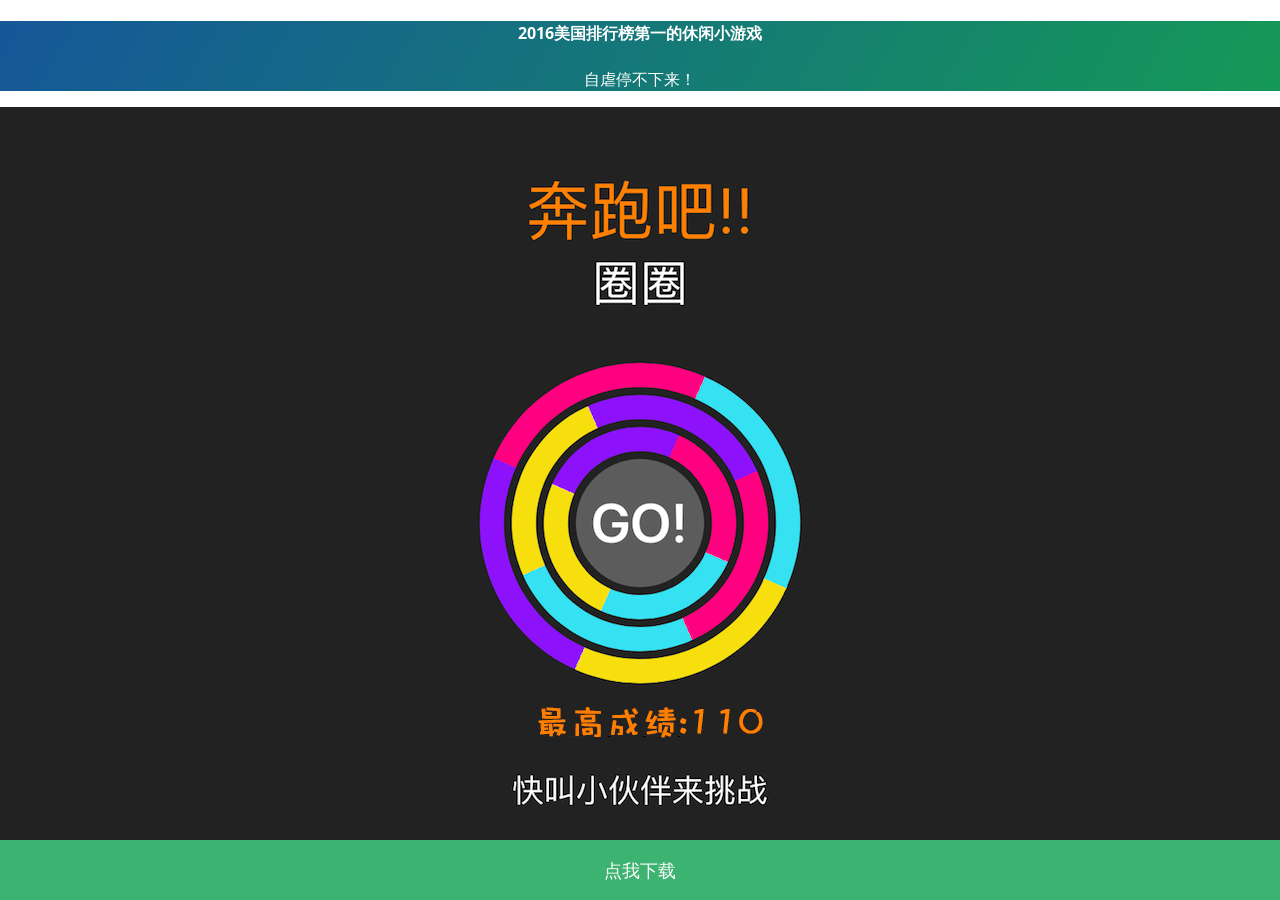
==== index.html @ 62085c6e "share" ====
<!DOCTYPE html>
<html lang="en-us">
  <head>
    <meta charset="UTF-8">
    <title>天天变色跑</title>
    <meta name="viewport" content="width=device-width, initial-scale=1.0, maximum-scale=1.0, minimum-scale=1.0, user-scalable=no">
        <meta name="MobileOptimized" content="320">

    <link rel="stylesheet" type="text/css" href="stylesheets/normalize.css" media="screen">
    <link href='https://fonts.googleapis.com/css?family=Open+Sans:400,700' rel='stylesheet' type='text/css'>
    <link rel="stylesheet" type="text/css" href="stylesheets/stylesheet.css" media="screen">
    <link rel="stylesheet" type="text/css" href="stylesheets/github-light.css" media="screen">
  </head>
  <body>
    
    
        <!--微信弹框提示-->
    <div id="share-tip" style="display: none; position: fixed;top: 0;left: 0;width: 100%;height: 100%;background: rgba(0,0,0,0.7);z-index: 1000000;">
        <div id="share-tip-bg" style="border-radius:0 0 15px 15px;position: relative;z-index: 1000001;margin: 0 10px;max-width: 700px;text-align: center;background: #fff;height: 123px;">
            <img id="share-tip-android" style="width: 300px;height: 122.5px;margin: 0 auto;" src="https://git.oschina.net/chargechen/Romantic/raw/master/Article/resource/wechat_tip_android.png">
            <img id="share-tip-ios" style="width: 300px;height: 122.5px;margin: 0 auto;" src="https://git.oschina.net/chargechen/Romantic/raw/master/Article/resource/wechat_tip_ios.png">
        </div>
    </div>
<section class="page-header">
    <h4>2016美国排行榜第一的休闲小游戏</h4><p>自虐停不下来！</p></section>
    <section class="main-content">
  <img src="img/1.png"/>
    </section>
    <div id="download" class="qt_bottom_bar">
          点我下载
    </div>

      <script src="Javascript/zepto.min.js"></script>

<script type="text/javascript">
  if(isWeixinBrowser()){
            var _itemInfoBtn = document.getElementsByClassName('item-info-link'),
                    _shareCC = document.getElementById('share-tip'),
                    _shareC = document.getElementById('share-tip-bg'),
                    _shareIOS = document.getElementById('share-tip-ios'),
                    _shareAndroid = document.getElementById('share-tip-android'),
                    _w = window.innerWidth,
                    _h = window.innerHeight,
                    _scale = _w / _h;
            _shareCC.onclick = function(){
                _shareCC.style.display = 'none';
            }

        }

       $("#download").on("click",function(e){
        if (isWeixinBrowser()) {
            e.preventDefault();
                    _shareCC.style.display = 'block';
                    var ua = navigator.userAgent.toLowerCase();
                    if (/(iphone|ipod)/i.test(ua)) {
                        _shareIOS.style.display = 'block';
                        _shareAndroid.style.display = 'none';
                    }else if(/(ipad)/i.test(ua)) {
                        _shareC.style.margin = '0 auto'
                        _shareAndroid.style.display = 'none';
                        _shareIOS.style.display = 'block';
                        _shareIOS.style.position = 'absolute';
                        _shareIOS.style.right = '0px';
                    }else if(_w < 700){
                        _shareIOS.style.display = 'none';
                        _shareAndroid.style.display = 'block';
                    }else{
                        _shareC.style.margin = '0 auto'
                        _shareIOS.style.display = 'none';
                        _shareAndroid.style.display = 'block';
                        _shareAndroid.style.position = 'absolute';
                        _shareAndroid.style.right = '0px';
                    }
        }else
        {
                var ua = navigator.userAgent.toLowerCase();
                    if (/(iphone|ipod)/i.test(ua)) {
                        redirectDownloadPage();

                    }else if(/(ipad)/i.test(ua)) {
                        redirectDownloadPage();
                    }else{
                      alert("天天变色跑安卓版正在上线中，敬请期待~");
                    }
        }
                
            });
    function redirectDownloadPage(){

      document.location = 'https://appsto.re/cn/fqlBbb.i';
        }

        function isWeixinBrowser(){
            var ua = navigator.userAgent.toLowerCase();
            return (/micromessenger/.test(ua)) ? true : false ;
        } 
</script>
  
  </body>
</html>
---- stylesheets/stylesheet.css ----
* {
  box-sizing: border-box; }

body {
  padding: 0;
  margin: 0;
  font-family: "Open Sans", "Helvetica Neue", Helvetica, Arial, sans-serif;
  font-size: 16px;
  line-height: 1.5;
  color: #606c71; }

a {
  color: #1e6bb8;
  text-decoration: none; }
  a:hover {
    text-decoration: underline; }

.btn {
  display: inline-block;
  margin-bottom: 1rem;
  color: rgba(255, 255, 255, 0.7);
  background-color: rgba(255, 255, 255, 0.08);
  border-color: rgba(255, 255, 255, 0.2);
  border-style: solid;
  border-width: 1px;
  border-radius: 0.3rem;
  transition: color 0.2s, background-color 0.2s, border-color 0.2s; }
  .btn + .btn {
    margin-left: 1rem; }

.btn:hover {
  color: rgba(255, 255, 255, 0.8);
  text-decoration: none;
  background-color: rgba(255, 255, 255, 0.2);
  border-color: rgba(255, 255, 255, 0.3); }

@media screen and (min-width: 64em) {
  .btn {
    padding: 0.75rem 1rem; } }

@media screen and (min-width: 42em) and (max-width: 64em) {
  .btn {
    padding: 0.6rem 0.9rem;
    font-size: 0.9rem; } }

@media screen and (max-width: 42em) {
  .btn {
    display: block;
    width: 100%;
    padding: 0.75rem;
    font-size: 0.9rem; }
    .btn + .btn {
      margin-top: 1rem;
      margin-left: 0; } }

.page-header {
  color: #fff;
  text-align: center;
  background-color: #159957;
  background-image: linear-gradient(120deg, #155799, #159957); }

@media screen and (min-width: 64em) {
  .page-header {
    padding: 10 0px; } }

@media screen and (min-width: 42em) and (max-width: 64em) {
  .page-header {
    padding: 1rem 0rem; } }

@media screen and (max-width: 42em) {
  .page-header {
    padding: 1rem 0rem; } }

.project-name {
  margin-top: 0;
  margin-bottom: 0.1rem; }

@media screen and (min-width: 64em) {
  .project-name {
    font-size: 3.25rem; } }

@media screen and (min-width: 42em) and (max-width: 64em) {
  .project-name {
    font-size: 2.25rem; } }

@media screen and (max-width: 42em) {
  .project-name {
    font-size: 1.75rem; } }

.project-tagline {
  margin-bottom: 2rem;
  font-weight: normal;
  opacity: 0.7; }

@media screen and (min-width: 64em) {
  .project-tagline {
    font-size: 1.25rem; } }

@media screen and (min-width: 42em) and (max-width: 64em) {
  .project-tagline {
    font-size: 1.15rem; } }

@media screen and (max-width: 42em) {
  .project-tagline {
    font-size: 1rem; } }

.main-content :first-child {
  margin-top: 0; }
.main-content img {
  max-width: 100%; margin: 0 auto; }
.main-content h1, .main-content h2, .main-content h3, .main-content h4, .main-content h5, .main-content h6 {
  margin-top: 2rem;
  margin-bottom: 1rem;
  font-weight: normal;
  color: #159957; }
.main-content p {
  margin-bottom: 1em; }
.main-content code {
  padding: 2px 4px;
  font-family: Consolas, "Liberation Mono", Menlo, Courier, monospace;
  font-size: 0.9rem;
  color: #383e41;
  background-color: #f3f6fa;
  border-radius: 0.3rem; }
.main-content pre {
  padding: 0.8rem;
  margin-top: 0;
  margin-bottom: 1rem;
  font: 1rem Consolas, "Liberation Mono", Menlo, Courier, monospace;
  color: #567482;
  word-wrap: normal;
  background-color: #f3f6fa;
  border: solid 1px #dce6f0;
  border-radius: 0.3rem; }
  .main-content pre > code {
    padding: 0;
    margin: 0;
    font-size: 0.9rem;
    color: #567482;
    word-break: normal;
    white-space: pre;
    background: transparent;
    border: 0; }
.main-content .highlight {
  margin-bottom: 1rem; }
  .main-content .highlight pre {
    margin-bottom: 0;
    word-break: normal; }
.main-content .highlight pre, .main-content pre {
  padding: 0.8rem;
  overflow: auto;
  font-size: 0.9rem;
  line-height: 1.45;
  border-radius: 0.3rem; }
.main-content pre code, .main-content pre tt {
  display: inline;
  max-width: initial;
  padding: 0;
  margin: 0;
  overflow: initial;
  line-height: inherit;
  word-wrap: normal;
  background-color: transparent;
  border: 0; }
  .main-content pre code:before, .main-content pre code:after, .main-content pre tt:before, .main-content pre tt:after {
    content: normal; }
.main-content ul, .main-content ol {
  margin-top: 0; }
.main-content blockquote {
  padding: 0 1rem;
  margin-left: 0;
  color: #819198;
  border-left: 0.3rem solid #dce6f0; }
  .main-content blockquote > :first-child {
    margin-top: 0; }
  .main-content blockquote > :last-child {
    margin-bottom: 0; }
.main-content table {
  display: block;
  width: 100%;
  overflow: auto;
  word-break: normal;
  word-break: keep-all; }
  .main-content table th {
    font-weight: bold; }
  .main-content table th, .main-content table td {
    padding: 0.5rem 1rem;
    border: 1px solid #e9ebec; }
.main-content dl {
  padding: 0; }
  .main-content dl dt {
    padding: 0;
    margin-top: 1rem;
    font-size: 1rem;
    font-weight: bold; }
  .main-content dl dd {
    padding: 0;
    margin-bottom: 1rem; }
.main-content hr {
  height: 2px;
  padding: 0;
  margin: 1rem 0;
  background-color: #eff0f1;
  border: 0; }

.qt_bottom_bar {position: fixed;
bottom: 0;
left: 0;
width: 100%;
height: 60px;
background-color: mediumseagreen;
color: #ffffff;
font-size: 18px;
line-height: 60px;
text-align:center;}

@media screen and (min-width: 64em) {
  .main-content {
    background-color: #222222;
    text-align: center;
    font-size: 1.1rem; } }

@media screen and (min-width: 42em) and (max-width: 64em) {
  .main-content {
        background-color: #222222;
    text-align: center;
    font-size: 1.1rem; } }

@media screen and (max-width: 42em) {
  .main-content {
        background-color: #222222;
    text-align: center;
    font-size: 1rem; } }

.site-footer {
  padding-top: 2rem;
  margin-top: 2rem;
  border-top: solid 1px #eff0f1; }

.site-footer-owner {
  display: block;
  font-weight: bold; }

.site-footer-credits {
  color: #819198; }

@media screen and (min-width: 64em) {
  .site-footer {
    font-size: 1rem; } }

@media screen and (min-width: 42em) and (max-width: 64em) {
  .site-footer {
    font-size: 1rem; } }

@media screen and (max-width: 42em) {
  .site-footer {
    font-size: 0.9rem; } }
---- stylesheets/github-light.css ----
/*
   Copyright 2014 GitHub Inc.

   Licensed under the Apache License, Version 2.0 (the "License");
   you may not use this file except in compliance with the License.
   You may obtain a copy of the License at

       http://www.apache.org/licenses/LICENSE-2.0

   Unless required by applicable law or agreed to in writing, software
   distributed under the License is distributed on an "AS IS" BASIS,
   WITHOUT WARRANTIES OR CONDITIONS OF ANY KIND, either express or implied.
   See the License for the specific language governing permissions and
   limitations under the License.

*/

.pl-c /* comment */ {
  color: #969896;
}

.pl-c1      /* constant, markup.raw, meta.diff.header, meta.module-reference, meta.property-name, support, support.constant, support.variable, variable.other.constant */,
.pl-s .pl-v /* string variable */ {
  color: #0086b3;
}

.pl-e  /* entity */,
.pl-en /* entity.name */ {
  color: #795da3;
}

.pl-s .pl-s1 /* string source */,
.pl-smi      /* storage.modifier.import, storage.modifier.package, storage.type.java, variable.other, variable.parameter.function */ {
  color: #333;
}

.pl-ent /* entity.name.tag */ {
  color: #63a35c;
}

.pl-k /* keyword, storage, storage.type */ {
  color: #a71d5d;
}

.pl-pds              /* punctuation.definition.string, string.regexp.character-class */,
.pl-s                /* string */,
.pl-s .pl-pse .pl-s1 /* string punctuation.section.embedded source */,
.pl-sr               /* string.regexp */,
.pl-sr .pl-cce       /* string.regexp constant.character.escape */,
.pl-sr .pl-sra       /* string.regexp string.regexp.arbitrary-repitition */,
.pl-sr .pl-sre       /* string.regexp source.ruby.embedded */ {
  color: #183691;
}

.pl-v /* variable */ {
  color: #ed6a43;
}

.pl-id /* invalid.deprecated */ {
  color: #b52a1d;
}

.pl-ii /* invalid.illegal */ {
  background-color: #b52a1d;
  color: #f8f8f8;
}

.pl-sr .pl-cce /* string.regexp constant.character.escape */ {
  color: #63a35c;
  font-weight: bold;
}

.pl-ml /* markup.list */ {
  color: #693a17;
}

.pl-mh        /* markup.heading */,
.pl-mh .pl-en /* markup.heading entity.name */,
.pl-ms        /* meta.separator */ {
  color: #1d3e81;
  font-weight: bold;
}

.pl-mq /* markup.quote */ {
  color: #008080;
}

.pl-mi /* markup.italic */ {
  color: #333;
  font-style: italic;
}

.pl-mb /* markup.bold */ {
  color: #333;
  font-weight: bold;
}

.pl-md /* markup.deleted, meta.diff.header.from-file */ {
  background-color: #ffecec;
  color: #bd2c00;
}

.pl-mi1 /* markup.inserted, meta.diff.header.to-file */ {
  background-color: #eaffea;
  color: #55a532;
}

.pl-mdr /* meta.diff.range */ {
  color: #795da3;
  font-weight: bold;
}

.pl-mo /* meta.output */ {
  color: #1d3e81;
}
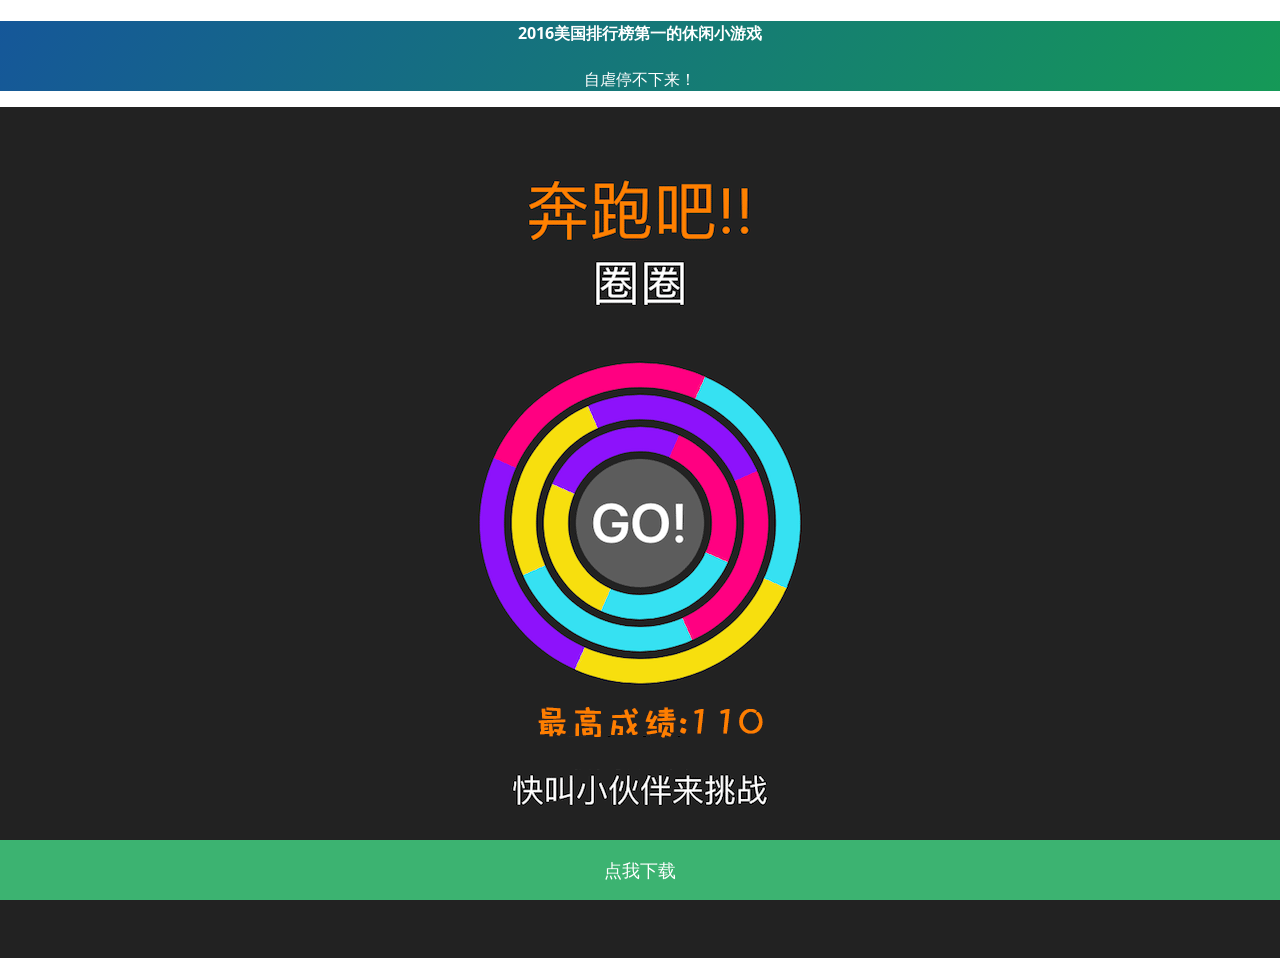
==== commit 145b87da: "share" ====
--- a/index.html
+++ b/index.html
@@ -88,7 +88,7 @@
             });
     function redirectDownloadPage(){
 
-      document.location = 'https://appsto.re/cn/fqlBbb.i';
+      window.location.href = 'https://appsto.re/cn/fqIBbb.i';
         }
 
         function isWeixinBrowser(){
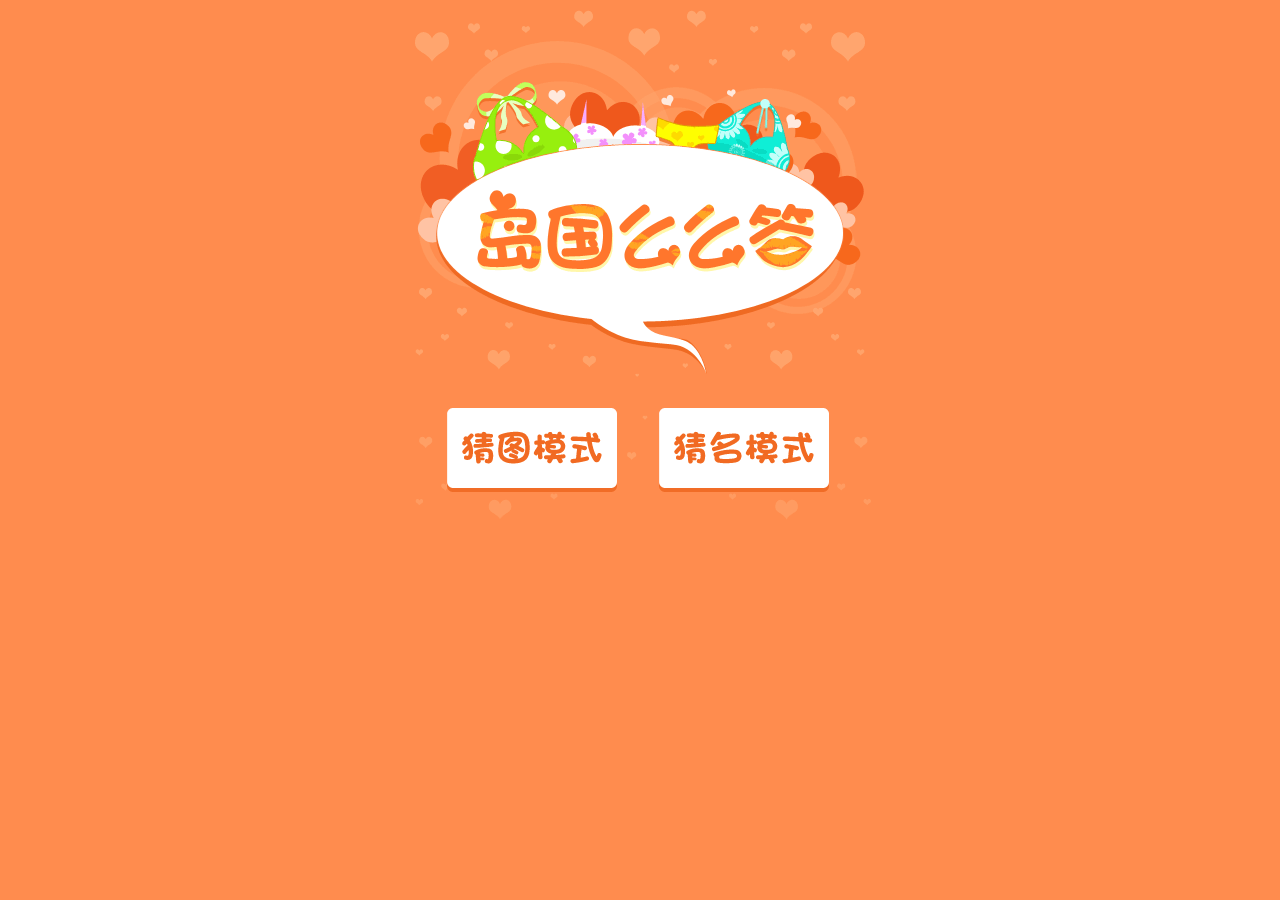
==== commit fb96f03d: "test" ====
--- a/index.html
+++ b/index.html
@@ -1,101 +1,113 @@
-<!DOCTYPE html>
-<html lang="en-us">
-  <head>
-    <meta charset="UTF-8">
-    <title>天天变色跑</title>
-    <meta name="viewport" content="width=device-width, initial-scale=1.0, maximum-scale=1.0, minimum-scale=1.0, user-scalable=no">
-        <meta name="MobileOptimized" content="320">
-
-    <link rel="stylesheet" type="text/css" href="stylesheets/normalize.css" media="screen">
-    <link href='https://fonts.googleapis.com/css?family=Open+Sans:400,700' rel='stylesheet' type='text/css'>
-    <link rel="stylesheet" type="text/css" href="stylesheets/stylesheet.css" media="screen">
-    <link rel="stylesheet" type="text/css" href="stylesheets/github-light.css" media="screen">
-  </head>
-  <body>
-    
-    
-        <!--微信弹框提示-->
-    <div id="share-tip" style="display: none; position: fixed;top: 0;left: 0;width: 100%;height: 100%;background: rgba(0,0,0,0.7);z-index: 1000000;">
-        <div id="share-tip-bg" style="border-radius:0 0 15px 15px;position: relative;z-index: 1000001;margin: 0 10px;max-width: 700px;text-align: center;background: #fff;height: 123px;">
-            <img id="share-tip-android" style="width: 300px;height: 122.5px;margin: 0 auto;" src="https://git.oschina.net/chargechen/Romantic/raw/master/Article/resource/wechat_tip_android.png">
-            <img id="share-tip-ios" style="width: 300px;height: 122.5px;margin: 0 auto;" src="https://git.oschina.net/chargechen/Romantic/raw/master/Article/resource/wechat_tip_ios.png">
-        </div>
-    </div>
-<section class="page-header">
-    <h4>2016美国排行榜第一的休闲小游戏</h4><p>自虐停不下来！</p></section>
-    <section class="main-content">
-  <img src="img/1.png"/>
-    </section>
-    <div id="download" class="qt_bottom_bar">
-          点我下载
-    </div>
-
-      <script src="Javascript/zepto.min.js"></script>
-
-<script type="text/javascript">
-  if(isWeixinBrowser()){
-            var _itemInfoBtn = document.getElementsByClassName('item-info-link'),
-                    _shareCC = document.getElementById('share-tip'),
-                    _shareC = document.getElementById('share-tip-bg'),
-                    _shareIOS = document.getElementById('share-tip-ios'),
-                    _shareAndroid = document.getElementById('share-tip-android'),
-                    _w = window.innerWidth,
-                    _h = window.innerHeight,
-                    _scale = _w / _h;
-            _shareCC.onclick = function(){
-                _shareCC.style.display = 'none';
-            }
-
-        }
-
-       $("#download").on("click",function(e){
-        if (isWeixinBrowser()) {
-            e.preventDefault();
-                    _shareCC.style.display = 'block';
-                    var ua = navigator.userAgent.toLowerCase();
-                    if (/(iphone|ipod)/i.test(ua)) {
-                        _shareIOS.style.display = 'block';
-                        _shareAndroid.style.display = 'none';
-                    }else if(/(ipad)/i.test(ua)) {
-                        _shareC.style.margin = '0 auto'
-                        _shareAndroid.style.display = 'none';
-                        _shareIOS.style.display = 'block';
-                        _shareIOS.style.position = 'absolute';
-                        _shareIOS.style.right = '0px';
-                    }else if(_w < 700){
-                        _shareIOS.style.display = 'none';
-                        _shareAndroid.style.display = 'block';
-                    }else{
-                        _shareC.style.margin = '0 auto'
-                        _shareIOS.style.display = 'none';
-                        _shareAndroid.style.display = 'block';
-                        _shareAndroid.style.position = 'absolute';
-                        _shareAndroid.style.right = '0px';
-                    }
-        }else
-        {
-                var ua = navigator.userAgent.toLowerCase();
-                    if (/(iphone|ipod)/i.test(ua)) {
-                        redirectDownloadPage();
-
-                    }else if(/(ipad)/i.test(ua)) {
-                        redirectDownloadPage();
-                    }else{
-                      alert("天天变色跑安卓版正在上线中，敬请期待~");
-                    }
-        }
-                
-            });
-    function redirectDownloadPage(){
-
-      window.location.href = 'https://appsto.re/cn/fqIBbb.i';
-        }
-
-        function isWeixinBrowser(){
-            var ua = navigator.userAgent.toLowerCase();
-            return (/micromessenger/.test(ua)) ? true : false ;
-        } 
-</script>
-  
-  </body>
-</html>
+﻿
+<!DOCTYPE html PUBLIC "-//W3C//DTD XHTML 1.0 Transitional//EN" "http://www.w3.org/TR/xhtml1/DTD/xhtml1-transitional.dtd">
+<html xmlns="http://www.w3.org/1999/xhtml">
+<head>
+<meta http-equiv="Content-Type" content="text/html; charset=utf-8" />
+<meta name="viewport" content="width=device-width,initial-scale=1.0,maximum-scale=1.0,user-scalable=no" />
+<title>岛国么么答_蚂蚁HTML5社区手机游戏源码下载</title>
+<link rel="shortcut icon" href="icon.png">
+<link rel="icon" href="icon.png">
+<link type="text/css" href="static/common.css?111" rel="stylesheet" />
+<script type="text/javascript" src="static/zepto.min.js?11"></script>
+<script src="static/common.js?122"></script>
+
+<link type="text/css" href="static/index.css" rel="stylesheet" />
+</head>
+
+<body>
+
+<div id="main">
+    <div id="start" class="page animate ">
+        <h1 class="title">岛国么么答</h1>
+        <a href="javascript:;" class="guessPic">猜图模式</a>
+        <a href="javascript:;" class="guessNam">猜名模式</a>
+        <a href="" class="moreLink" target="_blank"></a>
+        <div class="clear"></div>
+    </div>
+    <div id="play" class="page animate hide">
+        <div class="header">
+            <div class="wLevel">
+                <span>Lv</span><span class="level">1</span>
+            </div>
+            <span class="time">10</span>
+            <div class="heartList">
+                <em class="heart"></em>
+                <em class="heart"></em>
+                <em class="heart"></em>
+            </div>
+        </div>
+        <div class="clear"></div>
+        <!-- 游戏区域 -->
+        <div class="container">
+            <!-- 内容是动态生成滴~ -->
+        </div>
+        <div class="logo"></div>
+        <div id="prepare" class="animate">
+            <div class="back"></div>
+            <div class="text"></div>
+            <div class="tip"></div>
+        </div>
+    </div>
+    <div id="end" class="page animate hide">
+        <p class="really">你获得称号</p>
+        <p class="title">牛b</p>
+        <p class="level">LV30</p>
+        <div>
+            <a href="javascript:;" class="again">再来一次</a>
+            <a href="javascript:;" class="notify">通知好友</a>
+        </div>
+        <a href="" class="moreLink" target="_blank"></a>
+    </div>
+    
+</div>
+        <input id="bt-game-id" type="hidden" value="4-island">
+
+<!-- 答案模版 -->
+<script id="template_game_pic" type="text/html">
+<div class="gameTip" data-key="${data.key}">
+    ${data.name}
+</div>
+<div class="gameAnswer">
+    <a data-key="${arr1.key}" href="javascript:;" class="answer1"><img src="${arr1.pic}" /><em class="tip1"></em></a>
+    <a data-key="${arr2.key}" href="javascript:;" class="answer1"><img src="${arr2.pic}" /><em class="tip1"></em></a>
+    <a data-key="${arr3.key}" href="javascript:;" class="answer1"><img src="${arr3.pic}" /><em class="tip1"></em></a>
+    <a data-key="${arr4.key}" href="javascript:;" class="answer1"><img src="${arr4.pic}" /><em class="tip1"></em></a>
+</div>
+<div class="clear"></div>
+</script>
+<script id="template_game_nam" type="text/html">
+    <div class="gameTip" data-key="${data.key}">
+        <img src="${data.pic}" />
+    </div>
+    <div class="gameAnswer">
+        <a data-key="${arr1.key}" href="javascript:;" class="answer2"><span class="atext">${arr1.name}</span><em class="tip2"></em></a>
+        <a data-key="${arr2.key}" href="javascript:;" class="answer2"><span class="atext">${arr2.name}</span><em class="tip2"></em></a>
+        <a data-key="${arr3.key}" href="javascript:;" class="answer2"><span class="atext">${arr3.name}</span><em class="tip2"></em></a>
+        <a data-key="${arr4.key}" href="javascript:;" class="answer2"><span class="atext">${arr4.name}</span><em class="tip2"></em></a>
+    </div>
+    <div class="clear"></div>
+</script>
+<!-- END 答案模版 -->
+<!--百度联盟//-->
+<script type="text/javascript">
+    /*手机源码演示页面*/
+    var cpro_id = "u2160319";
+</script>
+<script src="http://cpro.baidustatic.com/cpro/ui/cm.js" type="text/javascript"></script>
+
+<!--百度统计 //-->
+<script>
+var _hmt = _hmt || [];
+(function() {
+  var hm = document.createElement("script");
+  hm.src = "//hm.baidu.com/hm.js?cbf20f554ba43aeba396a009eb4ab5f7";
+  var s = document.getElementsByTagName("script")[0]; 
+  s.parentNode.insertBefore(hm, s);
+})();
+</script>
+
+
+</body>
+<script src="static/index.js?v=1"></script>
+
+</html>
--- a/static/common.css
+++ b/static/common.css
@@ -0,0 +1,88 @@
+.bt-animation{
+	-webkit-transition:all 200ms;
+	-moz-transition:all 200ms;
+	-ms-transition:all 200ms;
+	-o-transition:all 200ms;
+	transition:all 200ms;
+}
+.bt-advertisement,
+.bt-h-scrren,
+.bt-v-scrren,
+.bt-play-logo-adv,
+.bt-play-share-tip{
+	position:absolute;
+	top:0;
+	left:0;
+	z-index: 6000;
+	width:100%;
+	height:100%;
+	text-align:center;
+	font-size:16px;
+	color:#fff;
+}
+#bt-play-logo-adv{
+	z-index:9001;
+}
+#bt-play-logo-adv-lock{
+	z-index:9000;
+}
+.bt-play-share-tip{
+	text-align:right;
+}
+.bt-play-share-tip-img{
+	margin:10px 2% 0 0;
+	width:60%;
+	max-width:180px;
+}
+.bt-h-scrren, .bt-v-scrren{
+	background:#fff;
+}
+.bt-h-scrren table, .bt-h-scrren tr, .bt-h-scrren td,
+.bt-v-scrren table, .bt-v-scrren tr, .bt-v-scrren td{
+	width:100%;height:100%;
+	padding:0;margin:0;
+}
+.bt-h-screen-img, .bt-v-screen-img{
+	margin:10px 1%;
+	max-width:98%;
+}
+.bt-lock-screen{
+	position:absolute;
+	top:0;
+	left:0;
+	z-index:5000;
+	width: 100%;
+	height: 100%;
+	opacity: 0.4;
+	background: #000;
+}
+#bt-hide-lock{
+	z-index:-1;
+}
+.bt-game-loading{
+	position:fixed;
+	position:absolute;
+	top:0;left:0;
+	width:100%;height:100%;
+	font-size:1.6rem;text-align: center;
+	color:gray;background:#fff;
+    display:none;
+}
+.bt-game-loading table, .bt-game-loading tr, .bt-game-loading td{
+	height:100%;width:100%;padding:0;margin:0;
+}
+.bt-game-loading .bt-img{
+	width:452px;
+	max-width: 70%;
+}
+.bt-game-loading .bt-text{
+	padding-top:30px;
+}
+.bt-hide{
+	overflow:hidden!important;
+	width:0!important;
+	height:0!important;
+	opacity:0!important;
+	margin:0!important;
+	padding:0!important;
+}
--- a/static/index.css
+++ b/static/index.css
@@ -0,0 +1,66 @@
+﻿html,body,div,p,ul,li,span,a,h1{padding:0;margin:0;}
+html,body{-webkit-tap-highlight-color:transparent;background:#ff8c4e;font-family:Tahoma, "微软雅黑", "黑体";}
+.clear{clear:both;height:0;overflow:hidden;}
+.animate{
+	-webkit-transition:all 200ms;
+	-moz-transition:all 200ms;
+	-ms-transition:all 200ms;
+	-o-transition:all 200ms;
+	transition:all 200ms;
+}
+a, a:hover{text-decoration:none;}
+
+#main{width:480px;height:760px;margin:0 auto;overflow:hidden;position:relative;}
+#main .page{position:absolute;overflow:hidden;top:0;width:100%;height:100%;}
+#main .show{left:0;}
+#main .hide{left:-100%;}
+#start, #play, #end{left:0;}
+
+#start{background:url("img_s/start.png") no-repeat 0 0;text-indent:-9999px;}
+#start .title{height:408px;}
+#start .guessPic, #start .guessNam{float:left;width:175px;height:84px;}
+#start .guessPic{margin-left:45px;}
+#start .guessNam{margin-left:37px;}
+#start .moreLink{position:absolute;top:630px;left:126px;width:230px;height:150px;}
+
+#play{}
+#play .header{height:56px;font-size:30px;text-align:center;color:#ff6c00;background:#ffee60;}
+#play .wLevel{position:absolute;top:10px;left:15px;}
+#play .time{display:inline-block;width:46px;height:40px;line-height:40px;margin-top:8px;text-align:center;color:#fff;background:#ff6c00;}
+#play .heartList{position:absolute;right:11px;top:13px;}
+#play .heart{float:left;width:36px;height:31px;margin:0 4px;background:url("img_d/image.png") no-repeat 0 0;}
+#play .logo{position:absolute;left:120px;bottom:20px;width:240px;height:30px;background:url("img_s/start.png") no-repeat -120px -700px;}
+
+.gameTip{padding:20px 0;font-size:36px;color:#fff;}
+.gameTip img{width:360px;height:360px;}
+
+.container{text-align:center;}
+/*** tip1: 图片, tip2: 文字***/
+.gameAnswer .tip1, .gameAnswer .tip2{display:inline-block;width:200px;height:200px;margin-top:-200px;background:url("img_d/image.png") no-repeat 200px 200px;}
+
+.gameAnswer .right .tip1{background-position:-210px -120px;}
+.gameAnswer .error .tip1{background-position:0 -120px;}
+.gameAnswer .answer1{float:left;width:210px;margin:0 -15px 20px 25px;}
+.answer1{text-align:center;}
+.answer1 img{width:200px;height:200px;}
+
+.gameAnswer .tip2{width:160px;height:60px;margin-top:-64px;}
+.gameAnswer .right .tip2{background-position:-170px -50px;}
+.gameAnswer .error .tip2{background-position:0 -50px;}
+.gameAnswer .answer2{text-align:left;float:left;width:180px;margin:15px -40px 15px 60px;}
+.answer2 .atext{display:block;width:160px;height:60px;line-height:60px;border-bottom:4px solid #e46304;text-align:center;font-size:26px;color:#ff8c4e;background:#fff;}
+
+#prepare{position:absolute;top:0;left:0;width:100%;height:100%;}
+#prepare .back{width:100%;height:100%;background:#000;opacity:0.5;}
+#prepare .text{position:absolute;top:200px;width:100%;font-weight:bold;font-size:50px;text-align:center;color:#fff;}
+#prepare .tip{position:absolute;top:280px;width:100%;text-align:center;font-size:24px;color:#fff;}
+
+#end{text-align:center;color:#fff;}
+#end .really{padding-top:100px;font-size:26px;}
+#end .title{padding-top:30px;font-size:48px;}
+#end .level{padding-top:25px;font-size:36px;color:#fcff00;}
+#end .again, #end .notify{position:absolute;top:330px;width:172px;height:84px;text-indent:-9999px;background:url("img_d/image.png") no-repeat;}
+#end .again{left:46px;background-position:-182px -330px;}
+#end .notify{right:46px;background-position:0 -330px;}
+#end .moreLink{position:absolute;left:120px;bottom:20px;width:240px;height:130px;background: url("img_s/start.png") no-repeat -120px -600px;}
+
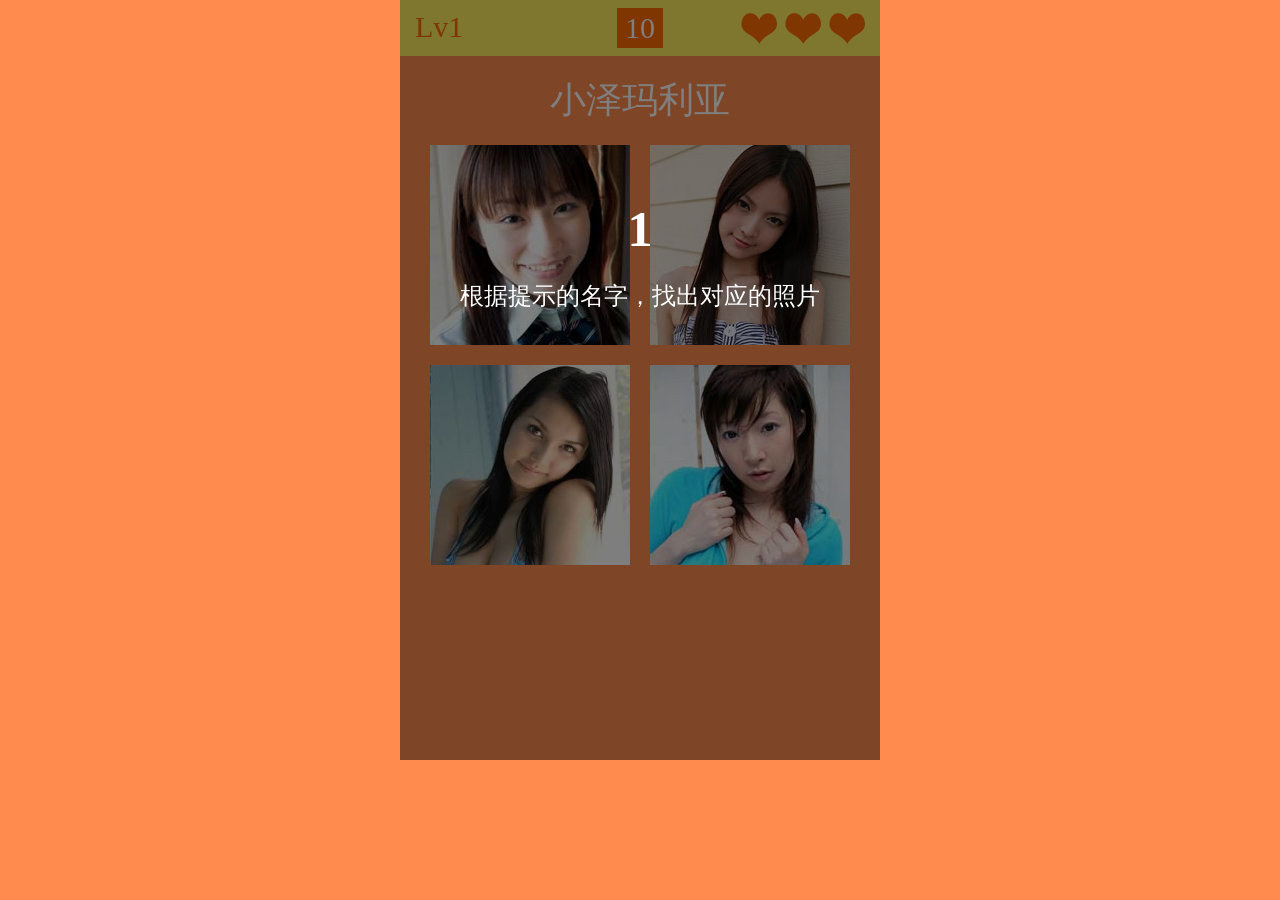
==== commit d49fdbf3: "test" ====
--- a/index.html
+++ b/index.html
@@ -4,7 +4,7 @@
 <head>
 <meta http-equiv="Content-Type" content="text/html; charset=utf-8" />
 <meta name="viewport" content="width=device-width,initial-scale=1.0,maximum-scale=1.0,user-scalable=no" />
-<title>岛国么么答_蚂蚁HTML5社区手机游戏源码下载</title>
+<title>浪漫说－岛国么么答</title>
 <link rel="shortcut icon" href="icon.png">
 <link rel="icon" href="icon.png">
 <link type="text/css" href="static/common.css?111" rel="stylesheet" />
@@ -88,24 +88,6 @@
     <div class="clear"></div>
 </script>
 <!-- END 答案模版 -->
-<!--百度联盟//-->
-<script type="text/javascript">
-    /*手机源码演示页面*/
-    var cpro_id = "u2160319";
-</script>
-<script src="http://cpro.baidustatic.com/cpro/ui/cm.js" type="text/javascript"></script>
-
-<!--百度统计 //-->
-<script>
-var _hmt = _hmt || [];
-(function() {
-  var hm = document.createElement("script");
-  hm.src = "//hm.baidu.com/hm.js?cbf20f554ba43aeba396a009eb4ab5f7";
-  var s = document.getElementsByTagName("script")[0]; 
-  s.parentNode.insertBefore(hm, s);
-})();
-</script>
-
 
 </body>
 <script src="static/index.js?v=1"></script>
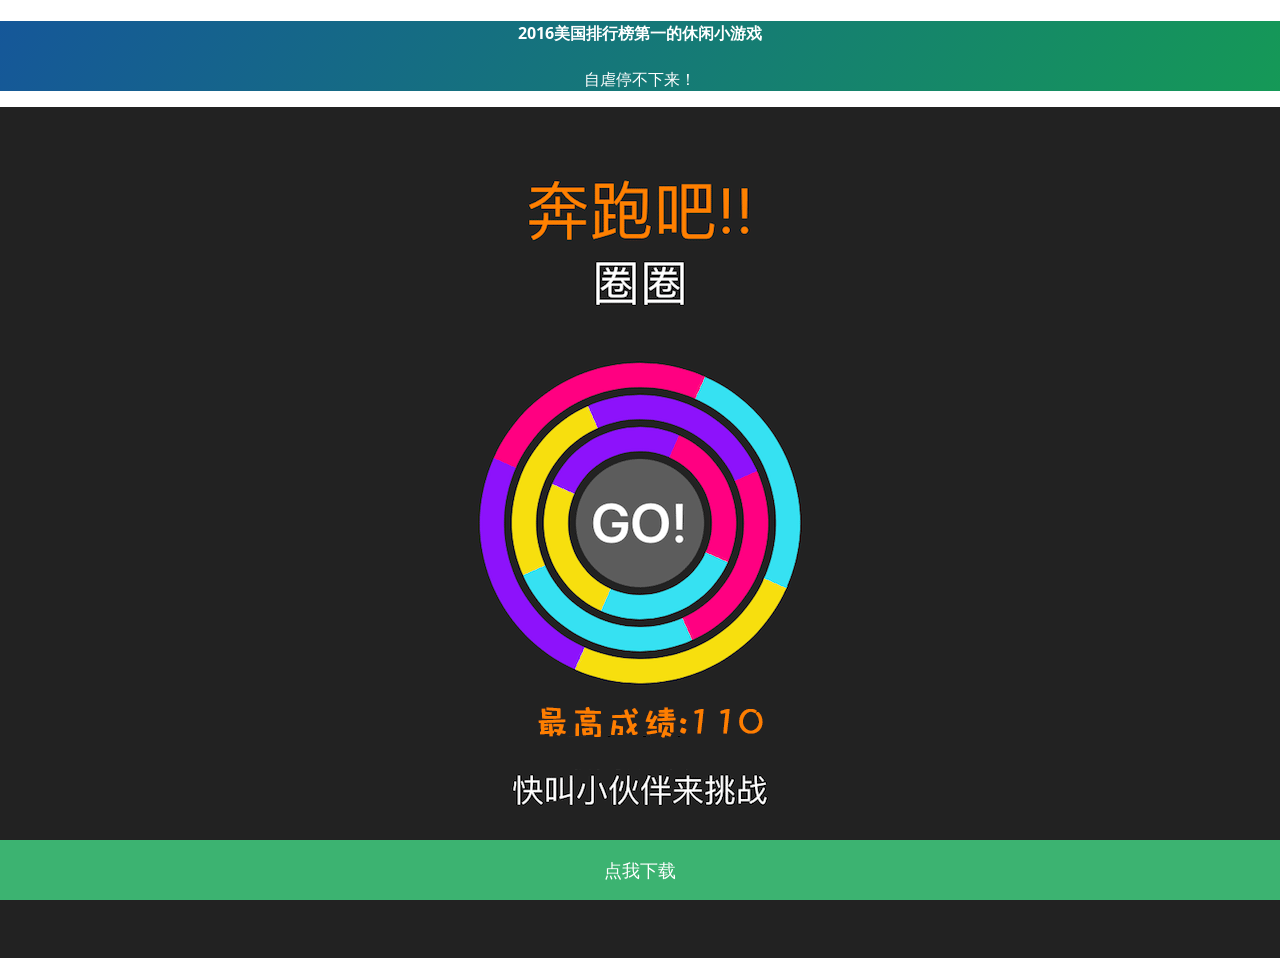
==== commit 40e15994: "test" ====
--- a/index.html
+++ b/index.html
@@ -1,95 +1,101 @@
-﻿
-<!DOCTYPE html PUBLIC "-//W3C//DTD XHTML 1.0 Transitional//EN" "http://www.w3.org/TR/xhtml1/DTD/xhtml1-transitional.dtd">
-<html xmlns="http://www.w3.org/1999/xhtml">
-<head>
-<meta http-equiv="Content-Type" content="text/html; charset=utf-8" />
-<meta name="viewport" content="width=device-width,initial-scale=1.0,maximum-scale=1.0,user-scalable=no" />
-<title>浪漫说－岛国么么答</title>
-<link rel="shortcut icon" href="icon.png">
-<link rel="icon" href="icon.png">
-<link type="text/css" href="static/common.css?111" rel="stylesheet" />
-<script type="text/javascript" src="static/zepto.min.js?11"></script>
-<script src="static/common.js?122"></script>
-
-<link type="text/css" href="static/index.css" rel="stylesheet" />
-</head>
-
-<body>
-
-<div id="main">
-    <div id="start" class="page animate ">
-        <h1 class="title">岛国么么答</h1>
-        <a href="javascript:;" class="guessPic">猜图模式</a>
-        <a href="javascript:;" class="guessNam">猜名模式</a>
-        <a href="" class="moreLink" target="_blank"></a>
-        <div class="clear"></div>
-    </div>
-    <div id="play" class="page animate hide">
-        <div class="header">
-            <div class="wLevel">
-                <span>Lv</span><span class="level">1</span>
-            </div>
-            <span class="time">10</span>
-            <div class="heartList">
-                <em class="heart"></em>
-                <em class="heart"></em>
-                <em class="heart"></em>
-            </div>
-        </div>
-        <div class="clear"></div>
-        <!-- 游戏区域 -->
-        <div class="container">
-            <!-- 内容是动态生成滴~ -->
-        </div>
-        <div class="logo"></div>
-        <div id="prepare" class="animate">
-            <div class="back"></div>
-            <div class="text"></div>
-            <div class="tip"></div>
-        </div>
-    </div>
-    <div id="end" class="page animate hide">
-        <p class="really">你获得称号</p>
-        <p class="title">牛b</p>
-        <p class="level">LV30</p>
-        <div>
-            <a href="javascript:;" class="again">再来一次</a>
-            <a href="javascript:;" class="notify">通知好友</a>
-        </div>
-        <a href="" class="moreLink" target="_blank"></a>
-    </div>
-    
-</div>
-        <input id="bt-game-id" type="hidden" value="4-island">
-
-<!-- 答案模版 -->
-<script id="template_game_pic" type="text/html">
-<div class="gameTip" data-key="${data.key}">
-    ${data.name}
-</div>
-<div class="gameAnswer">
-    <a data-key="${arr1.key}" href="javascript:;" class="answer1"><img src="${arr1.pic}" /><em class="tip1"></em></a>
-    <a data-key="${arr2.key}" href="javascript:;" class="answer1"><img src="${arr2.pic}" /><em class="tip1"></em></a>
-    <a data-key="${arr3.key}" href="javascript:;" class="answer1"><img src="${arr3.pic}" /><em class="tip1"></em></a>
-    <a data-key="${arr4.key}" href="javascript:;" class="answer1"><img src="${arr4.pic}" /><em class="tip1"></em></a>
-</div>
-<div class="clear"></div>
-</script>
-<script id="template_game_nam" type="text/html">
-    <div class="gameTip" data-key="${data.key}">
-        <img src="${data.pic}" />
-    </div>
-    <div class="gameAnswer">
-        <a data-key="${arr1.key}" href="javascript:;" class="answer2"><span class="atext">${arr1.name}</span><em class="tip2"></em></a>
-        <a data-key="${arr2.key}" href="javascript:;" class="answer2"><span class="atext">${arr2.name}</span><em class="tip2"></em></a>
-        <a data-key="${arr3.key}" href="javascript:;" class="answer2"><span class="atext">${arr3.name}</span><em class="tip2"></em></a>
-        <a data-key="${arr4.key}" href="javascript:;" class="answer2"><span class="atext">${arr4.name}</span><em class="tip2"></em></a>
-    </div>
-    <div class="clear"></div>
-</script>
-<!-- END 答案模版 -->
-
-</body>
-<script src="static/index.js?v=1"></script>
-
-</html>
+<!DOCTYPE html>
+<html lang="en-us">
+  <head>
+    <meta charset="UTF-8">
+    <title>天天变色跑</title>
+    <meta name="viewport" content="width=device-width, initial-scale=1.0, maximum-scale=1.0, minimum-scale=1.0, user-scalable=no">
+        <meta name="MobileOptimized" content="320">
+
+    <link rel="stylesheet" type="text/css" href="stylesheets/normalize.css" media="screen">
+    <link href='https://fonts.googleapis.com/css?family=Open+Sans:400,700' rel='stylesheet' type='text/css'>
+    <link rel="stylesheet" type="text/css" href="stylesheets/stylesheet.css" media="screen">
+    <link rel="stylesheet" type="text/css" href="stylesheets/github-light.css" media="screen">
+  </head>
+  <body>
+    
+    
+        <!--微信弹框提示-->
+    <div id="share-tip" style="display: none; position: fixed;top: 0;left: 0;width: 100%;height: 100%;background: rgba(0,0,0,0.7);z-index: 1000000;">
+        <div id="share-tip-bg" style="border-radius:0 0 15px 15px;position: relative;z-index: 1000001;margin: 0 10px;max-width: 700px;text-align: center;background: #fff;height: 123px;">
+            <img id="share-tip-android" style="width: 300px;height: 122.5px;margin: 0 auto;" src="https://git.oschina.net/chargechen/Romantic/raw/master/Article/resource/wechat_tip_android.png">
+            <img id="share-tip-ios" style="width: 300px;height: 122.5px;margin: 0 auto;" src="https://git.oschina.net/chargechen/Romantic/raw/master/Article/resource/wechat_tip_ios.png">
+        </div>
+    </div>
+<section class="page-header">
+    <h4>2016美国排行榜第一的休闲小游戏</h4><p>自虐停不下来！</p></section>
+    <section class="main-content">
+  <img src="img/1.png"/>
+    </section>
+    <div id="download" class="qt_bottom_bar">
+          点我下载
+    </div>
+
+      <script src="Javascript/zepto.min.js"></script>
+
+<script type="text/javascript">
+  if(isWeixinBrowser()){
+            var _itemInfoBtn = document.getElementsByClassName('item-info-link'),
+                    _shareCC = document.getElementById('share-tip'),
+                    _shareC = document.getElementById('share-tip-bg'),
+                    _shareIOS = document.getElementById('share-tip-ios'),
+                    _shareAndroid = document.getElementById('share-tip-android'),
+                    _w = window.innerWidth,
+                    _h = window.innerHeight,
+                    _scale = _w / _h;
+            _shareCC.onclick = function(){
+                _shareCC.style.display = 'none';
+            }
+
+        }
+
+       $("#download").on("click",function(e){
+        if (isWeixinBrowser()) {
+            e.preventDefault();
+                    _shareCC.style.display = 'block';
+                    var ua = navigator.userAgent.toLowerCase();
+                    if (/(iphone|ipod)/i.test(ua)) {
+                        _shareIOS.style.display = 'block';
+                        _shareAndroid.style.display = 'none';
+                    }else if(/(ipad)/i.test(ua)) {
+                        _shareC.style.margin = '0 auto'
+                        _shareAndroid.style.display = 'none';
+                        _shareIOS.style.display = 'block';
+                        _shareIOS.style.position = 'absolute';
+                        _shareIOS.style.right = '0px';
+                    }else if(_w < 700){
+                        _shareIOS.style.display = 'none';
+                        _shareAndroid.style.display = 'block';
+                    }else{
+                        _shareC.style.margin = '0 auto'
+                        _shareIOS.style.display = 'none';
+                        _shareAndroid.style.display = 'block';
+                        _shareAndroid.style.position = 'absolute';
+                        _shareAndroid.style.right = '0px';
+                    }
+        }else
+        {
+                var ua = navigator.userAgent.toLowerCase();
+                    if (/(iphone|ipod)/i.test(ua)) {
+                        redirectDownloadPage();
+
+                    }else if(/(ipad)/i.test(ua)) {
+                        redirectDownloadPage();
+                    }else{
+                      alert("天天变色跑安卓版正在上线中，敬请期待~");
+                    }
+        }
+                
+            });
+    function redirectDownloadPage(){
+
+      window.location.href = 'https://appsto.re/cn/fqIBbb.i';
+        }
+
+        function isWeixinBrowser(){
+            var ua = navigator.userAgent.toLowerCase();
+            return (/micromessenger/.test(ua)) ? true : false ;
+        } 
+</script>
+  
+  </body>
+</html>
--- a/stylesheets/stylesheet.css
+++ b/stylesheets/stylesheet.css
@@ -0,0 +1,257 @@
+* {
+  box-sizing: border-box; }
+
+body {
+  padding: 0;
+  margin: 0;
+  font-family: "Open Sans", "Helvetica Neue", Helvetica, Arial, sans-serif;
+  font-size: 16px;
+  line-height: 1.5;
+  color: #606c71; }
+
+a {
+  color: #1e6bb8;
+  text-decoration: none; }
+  a:hover {
+    text-decoration: underline; }
+
+.btn {
+  display: inline-block;
+  margin-bottom: 1rem;
+  color: rgba(255, 255, 255, 0.7);
+  background-color: rgba(255, 255, 255, 0.08);
+  border-color: rgba(255, 255, 255, 0.2);
+  border-style: solid;
+  border-width: 1px;
+  border-radius: 0.3rem;
+  transition: color 0.2s, background-color 0.2s, border-color 0.2s; }
+  .btn + .btn {
+    margin-left: 1rem; }
+
+.btn:hover {
+  color: rgba(255, 255, 255, 0.8);
+  text-decoration: none;
+  background-color: rgba(255, 255, 255, 0.2);
+  border-color: rgba(255, 255, 255, 0.3); }
+
+@media screen and (min-width: 64em) {
+  .btn {
+    padding: 0.75rem 1rem; } }
+
+@media screen and (min-width: 42em) and (max-width: 64em) {
+  .btn {
+    padding: 0.6rem 0.9rem;
+    font-size: 0.9rem; } }
+
+@media screen and (max-width: 42em) {
+  .btn {
+    display: block;
+    width: 100%;
+    padding: 0.75rem;
+    font-size: 0.9rem; }
+    .btn + .btn {
+      margin-top: 1rem;
+      margin-left: 0; } }
+
+.page-header {
+  color: #fff;
+  text-align: center;
+  background-color: #159957;
+  background-image: linear-gradient(120deg, #155799, #159957); }
+
+@media screen and (min-width: 64em) {
+  .page-header {
+    padding: 10 0px; } }
+
+@media screen and (min-width: 42em) and (max-width: 64em) {
+  .page-header {
+    padding: 1rem 0rem; } }
+
+@media screen and (max-width: 42em) {
+  .page-header {
+    padding: 1rem 0rem; } }
+
+.project-name {
+  margin-top: 0;
+  margin-bottom: 0.1rem; }
+
+@media screen and (min-width: 64em) {
+  .project-name {
+    font-size: 3.25rem; } }
+
+@media screen and (min-width: 42em) and (max-width: 64em) {
+  .project-name {
+    font-size: 2.25rem; } }
+
+@media screen and (max-width: 42em) {
+  .project-name {
+    font-size: 1.75rem; } }
+
+.project-tagline {
+  margin-bottom: 2rem;
+  font-weight: normal;
+  opacity: 0.7; }
+
+@media screen and (min-width: 64em) {
+  .project-tagline {
+    font-size: 1.25rem; } }
+
+@media screen and (min-width: 42em) and (max-width: 64em) {
+  .project-tagline {
+    font-size: 1.15rem; } }
+
+@media screen and (max-width: 42em) {
+  .project-tagline {
+    font-size: 1rem; } }
+
+.main-content :first-child {
+  margin-top: 0; }
+.main-content img {
+  max-width: 100%; margin: 0 auto; }
+.main-content h1, .main-content h2, .main-content h3, .main-content h4, .main-content h5, .main-content h6 {
+  margin-top: 2rem;
+  margin-bottom: 1rem;
+  font-weight: normal;
+  color: #159957; }
+.main-content p {
+  margin-bottom: 1em; }
+.main-content code {
+  padding: 2px 4px;
+  font-family: Consolas, "Liberation Mono", Menlo, Courier, monospace;
+  font-size: 0.9rem;
+  color: #383e41;
+  background-color: #f3f6fa;
+  border-radius: 0.3rem; }
+.main-content pre {
+  padding: 0.8rem;
+  margin-top: 0;
+  margin-bottom: 1rem;
+  font: 1rem Consolas, "Liberation Mono", Menlo, Courier, monospace;
+  color: #567482;
+  word-wrap: normal;
+  background-color: #f3f6fa;
+  border: solid 1px #dce6f0;
+  border-radius: 0.3rem; }
+  .main-content pre > code {
+    padding: 0;
+    margin: 0;
+    font-size: 0.9rem;
+    color: #567482;
+    word-break: normal;
+    white-space: pre;
+    background: transparent;
+    border: 0; }
+.main-content .highlight {
+  margin-bottom: 1rem; }
+  .main-content .highlight pre {
+    margin-bottom: 0;
+    word-break: normal; }
+.main-content .highlight pre, .main-content pre {
+  padding: 0.8rem;
+  overflow: auto;
+  font-size: 0.9rem;
+  line-height: 1.45;
+  border-radius: 0.3rem; }
+.main-content pre code, .main-content pre tt {
+  display: inline;
+  max-width: initial;
+  padding: 0;
+  margin: 0;
+  overflow: initial;
+  line-height: inherit;
+  word-wrap: normal;
+  background-color: transparent;
+  border: 0; }
+  .main-content pre code:before, .main-content pre code:after, .main-content pre tt:before, .main-content pre tt:after {
+    content: normal; }
+.main-content ul, .main-content ol {
+  margin-top: 0; }
+.main-content blockquote {
+  padding: 0 1rem;
+  margin-left: 0;
+  color: #819198;
+  border-left: 0.3rem solid #dce6f0; }
+  .main-content blockquote > :first-child {
+    margin-top: 0; }
+  .main-content blockquote > :last-child {
+    margin-bottom: 0; }
+.main-content table {
+  display: block;
+  width: 100%;
+  overflow: auto;
+  word-break: normal;
+  word-break: keep-all; }
+  .main-content table th {
+    font-weight: bold; }
+  .main-content table th, .main-content table td {
+    padding: 0.5rem 1rem;
+    border: 1px solid #e9ebec; }
+.main-content dl {
+  padding: 0; }
+  .main-content dl dt {
+    padding: 0;
+    margin-top: 1rem;
+    font-size: 1rem;
+    font-weight: bold; }
+  .main-content dl dd {
+    padding: 0;
+    margin-bottom: 1rem; }
+.main-content hr {
+  height: 2px;
+  padding: 0;
+  margin: 1rem 0;
+  background-color: #eff0f1;
+  border: 0; }
+
+.qt_bottom_bar {position: fixed;
+bottom: 0;
+left: 0;
+width: 100%;
+height: 60px;
+background-color: mediumseagreen;
+color: #ffffff;
+font-size: 18px;
+line-height: 60px;
+text-align:center;}
+
+@media screen and (min-width: 64em) {
+  .main-content {
+    background-color: #222222;
+    text-align: center;
+    font-size: 1.1rem; } }
+
+@media screen and (min-width: 42em) and (max-width: 64em) {
+  .main-content {
+        background-color: #222222;
+    text-align: center;
+    font-size: 1.1rem; } }
+
+@media screen and (max-width: 42em) {
+  .main-content {
+        background-color: #222222;
+    text-align: center;
+    font-size: 1rem; } }
+
+.site-footer {
+  padding-top: 2rem;
+  margin-top: 2rem;
+  border-top: solid 1px #eff0f1; }
+
+.site-footer-owner {
+  display: block;
+  font-weight: bold; }
+
+.site-footer-credits {
+  color: #819198; }
+
+@media screen and (min-width: 64em) {
+  .site-footer {
+    font-size: 1rem; } }
+
+@media screen and (min-width: 42em) and (max-width: 64em) {
+  .site-footer {
+    font-size: 1rem; } }
+
+@media screen and (max-width: 42em) {
+  .site-footer {
+    font-size: 0.9rem; } }
--- a/stylesheets/github-light.css
+++ b/stylesheets/github-light.css
@@ -0,0 +1,116 @@
+/*
+   Copyright 2014 GitHub Inc.
+
+   Licensed under the Apache License, Version 2.0 (the "License");
+   you may not use this file except in compliance with the License.
+   You may obtain a copy of the License at
+
+       http://www.apache.org/licenses/LICENSE-2.0
+
+   Unless required by applicable law or agreed to in writing, software
+   distributed under the License is distributed on an "AS IS" BASIS,
+   WITHOUT WARRANTIES OR CONDITIONS OF ANY KIND, either express or implied.
+   See the License for the specific language governing permissions and
+   limitations under the License.
+
+*/
+
+.pl-c /* comment */ {
+  color: #969896;
+}
+
+.pl-c1      /* constant, markup.raw, meta.diff.header, meta.module-reference, meta.property-name, support, support.constant, support.variable, variable.other.constant */,
+.pl-s .pl-v /* string variable */ {
+  color: #0086b3;
+}
+
+.pl-e  /* entity */,
+.pl-en /* entity.name */ {
+  color: #795da3;
+}
+
+.pl-s .pl-s1 /* string source */,
+.pl-smi      /* storage.modifier.import, storage.modifier.package, storage.type.java, variable.other, variable.parameter.function */ {
+  color: #333;
+}
+
+.pl-ent /* entity.name.tag */ {
+  color: #63a35c;
+}
+
+.pl-k /* keyword, storage, storage.type */ {
+  color: #a71d5d;
+}
+
+.pl-pds              /* punctuation.definition.string, string.regexp.character-class */,
+.pl-s                /* string */,
+.pl-s .pl-pse .pl-s1 /* string punctuation.section.embedded source */,
+.pl-sr               /* string.regexp */,
+.pl-sr .pl-cce       /* string.regexp constant.character.escape */,
+.pl-sr .pl-sra       /* string.regexp string.regexp.arbitrary-repitition */,
+.pl-sr .pl-sre       /* string.regexp source.ruby.embedded */ {
+  color: #183691;
+}
+
+.pl-v /* variable */ {
+  color: #ed6a43;
+}
+
+.pl-id /* invalid.deprecated */ {
+  color: #b52a1d;
+}
+
+.pl-ii /* invalid.illegal */ {
+  background-color: #b52a1d;
+  color: #f8f8f8;
+}
+
+.pl-sr .pl-cce /* string.regexp constant.character.escape */ {
+  color: #63a35c;
+  font-weight: bold;
+}
+
+.pl-ml /* markup.list */ {
+  color: #693a17;
+}
+
+.pl-mh        /* markup.heading */,
+.pl-mh .pl-en /* markup.heading entity.name */,
+.pl-ms        /* meta.separator */ {
+  color: #1d3e81;
+  font-weight: bold;
+}
+
+.pl-mq /* markup.quote */ {
+  color: #008080;
+}
+
+.pl-mi /* markup.italic */ {
+  color: #333;
+  font-style: italic;
+}
+
+.pl-mb /* markup.bold */ {
+  color: #333;
+  font-weight: bold;
+}
+
+.pl-md /* markup.deleted, meta.diff.header.from-file */ {
+  background-color: #ffecec;
+  color: #bd2c00;
+}
+
+.pl-mi1 /* markup.inserted, meta.diff.header.to-file */ {
+  background-color: #eaffea;
+  color: #55a532;
+}
+
+.pl-mdr /* meta.diff.range */ {
+  color: #795da3;
+  font-weight: bold;
+}
+
+.pl-mo /* meta.output */ {
+  color: #1d3e81;
+}
+
